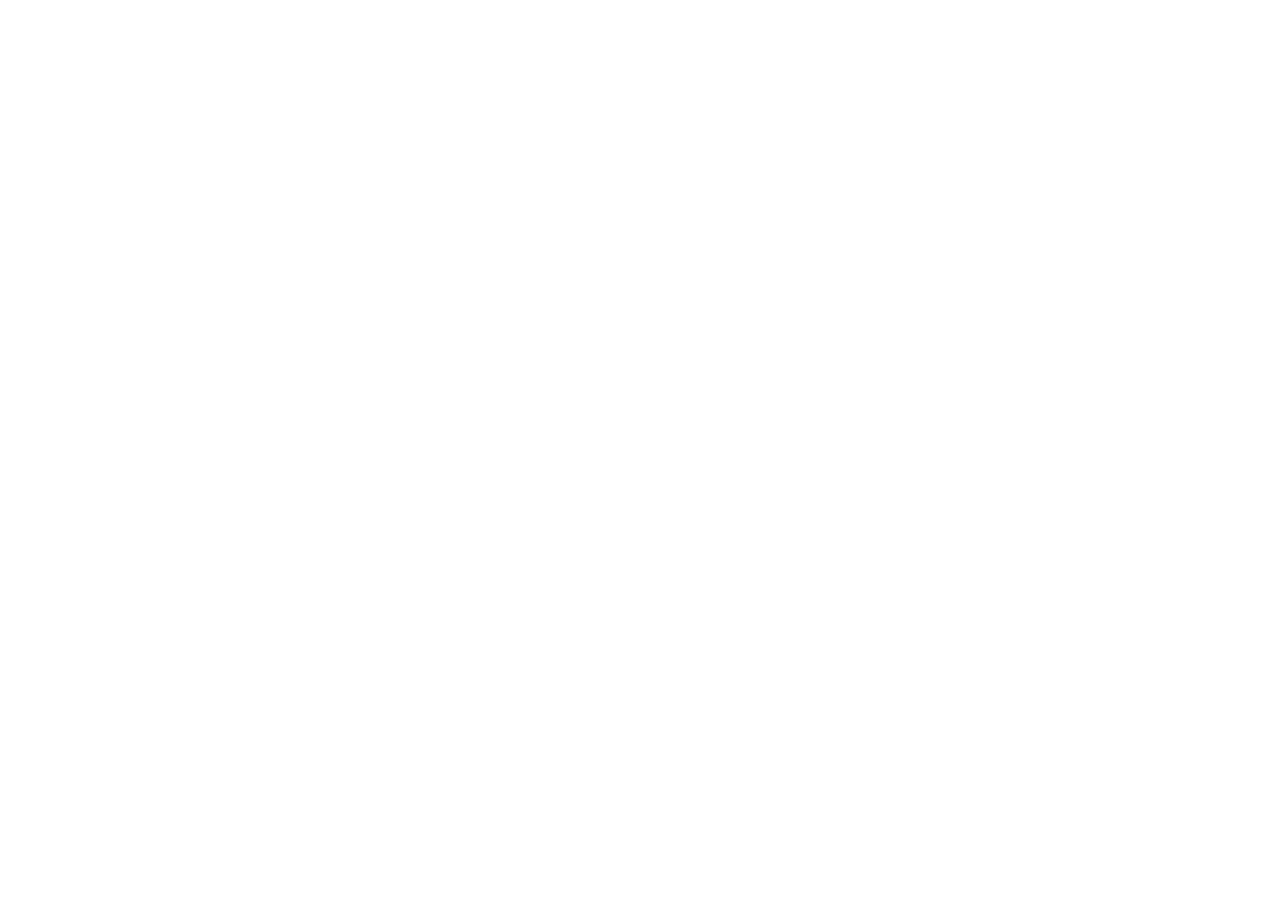
==== Html/index.html @ 41d98f6a "created my folders" ====
<!DOCTYPE html>
<html lang="en">
  <head>
    <meta charset="UTF-8" />
    <meta name="viewport" content="width=device-width, initial-scale=1.0" />
    <link rel="stylesheet" href="/CSS/index.css" />
    <title>Harakeh Travels</title>
  </head>
  <body></body>
</html>
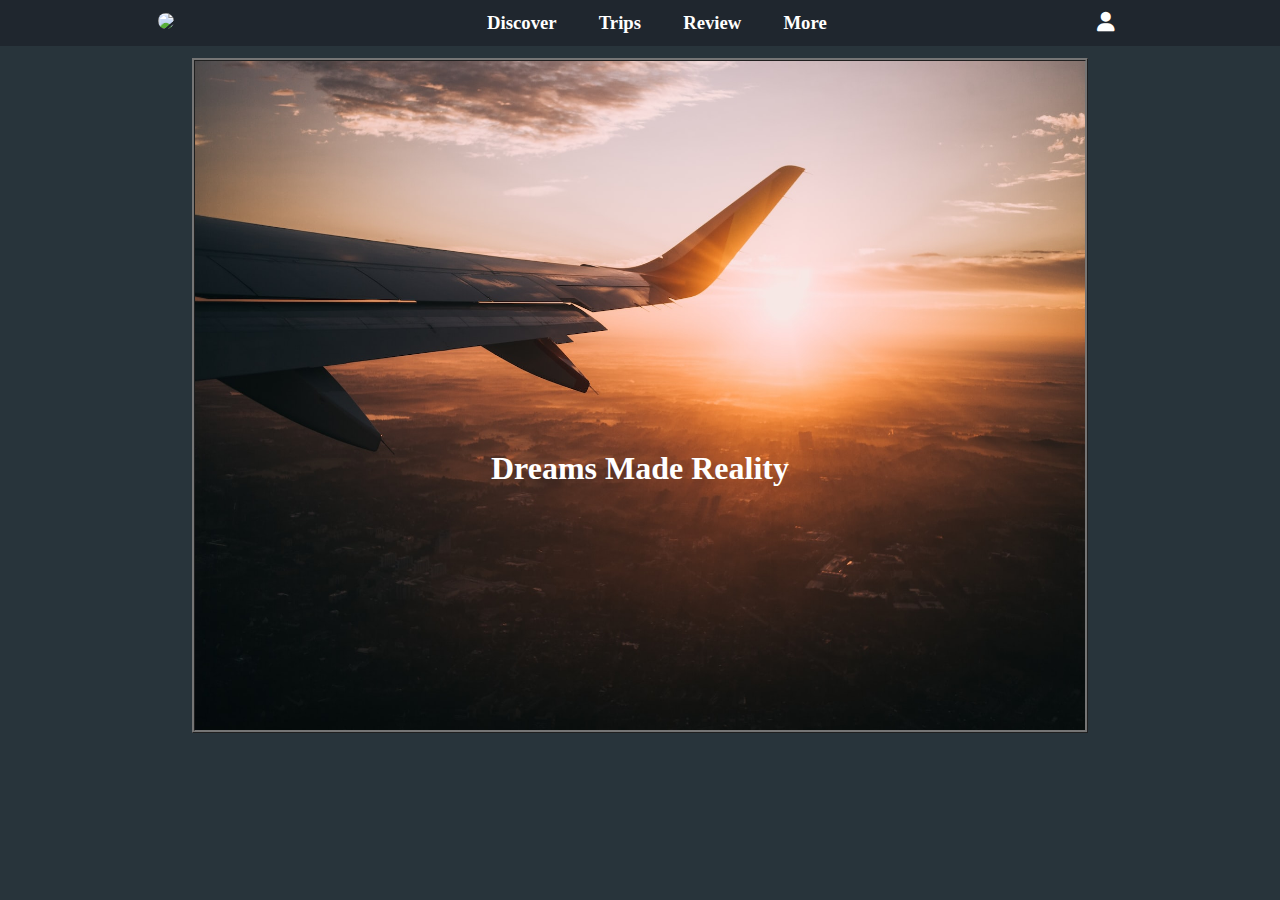
==== commit 98e82648: "added hero page and linked to profile" ====
--- a/Html/index.html
+++ b/Html/index.html
@@ -4,7 +4,36 @@
     <meta charset="UTF-8" />
     <meta name="viewport" content="width=device-width, initial-scale=1.0" />
     <link rel="stylesheet" href="/CSS/index.css" />
-    <title>Harakeh Travels</title>
+    <link
+      rel="stylesheet"
+      href="https://cdnjs.cloudflare.com/ajax/libs/font-awesome/6.0.0/css/all.min.css"
+      integrity="sha384-..."
+    />
+    <title>RoamAndGlow</title>
   </head>
-  <body></body>
+  <body>
+    <header>
+      <div class="logo-name">
+        <img src="/assets/Logo.jpg" />
+      </div>
+
+      <div class="header-items">
+        <h3>Discover</h3>
+        <h3>Trips</h3>
+        <h3>Review</h3>
+        <h3>More</h3>
+      </div>
+
+      <div class="profile">
+        <a href="profile.html"><i class="fa-solid fa-user"></i></a>
+      </div>
+    </header>
+
+    <div class="mainImage">
+      <img src="/assets/image.jpg" />
+      <div class="text-overlay">
+        <h1>Dreams Made Reality</h1>
+      </div>
+    </div>
+  </body>
 </html>
--- a/CSS/index.css
+++ b/CSS/index.css
@@ -0,0 +1,69 @@
+* {
+  margin: 0;
+  padding: 0;
+  box-sizing: border-box;
+  color: #ffffff;
+}
+body {
+  background-color: #28343b;
+}
+header {
+  padding: 5px;
+  display: flex;
+  width: 100%;
+  justify-content: space-around;
+  align-items: center;
+  background-color: #1f262e;
+  position: fixed;
+  z-index: 1000;
+}
+
+.header-items {
+  display: flex;
+  align-items: center;
+  gap: 30px;
+}
+
+.header-items h3 {
+  cursor: pointer;
+  padding: 1% 2%;
+}
+
+.profile {
+  display: flex;
+  justify-content: end;
+  align-items: center;
+  font-size: 20px;
+  cursor: pointer;
+  padding: 0.5%;
+}
+
+.logo-name img {
+  width: 50%;
+  height: auto;
+  border-radius: 8px;
+}
+
+.logo-name {
+  width: auto;
+}
+
+.mainImage img {
+  width: 70%;
+  height: 75vh;
+  border: 3px ridge #757575;
+}
+
+.mainImage {
+  display: flex;
+  align-items: center;
+  justify-content: center;
+  padding-top: 4.5%;
+}
+
+.text-overlay {
+  position: absolute;
+  top: 50%;
+  left: auto;
+  color: black;
+}
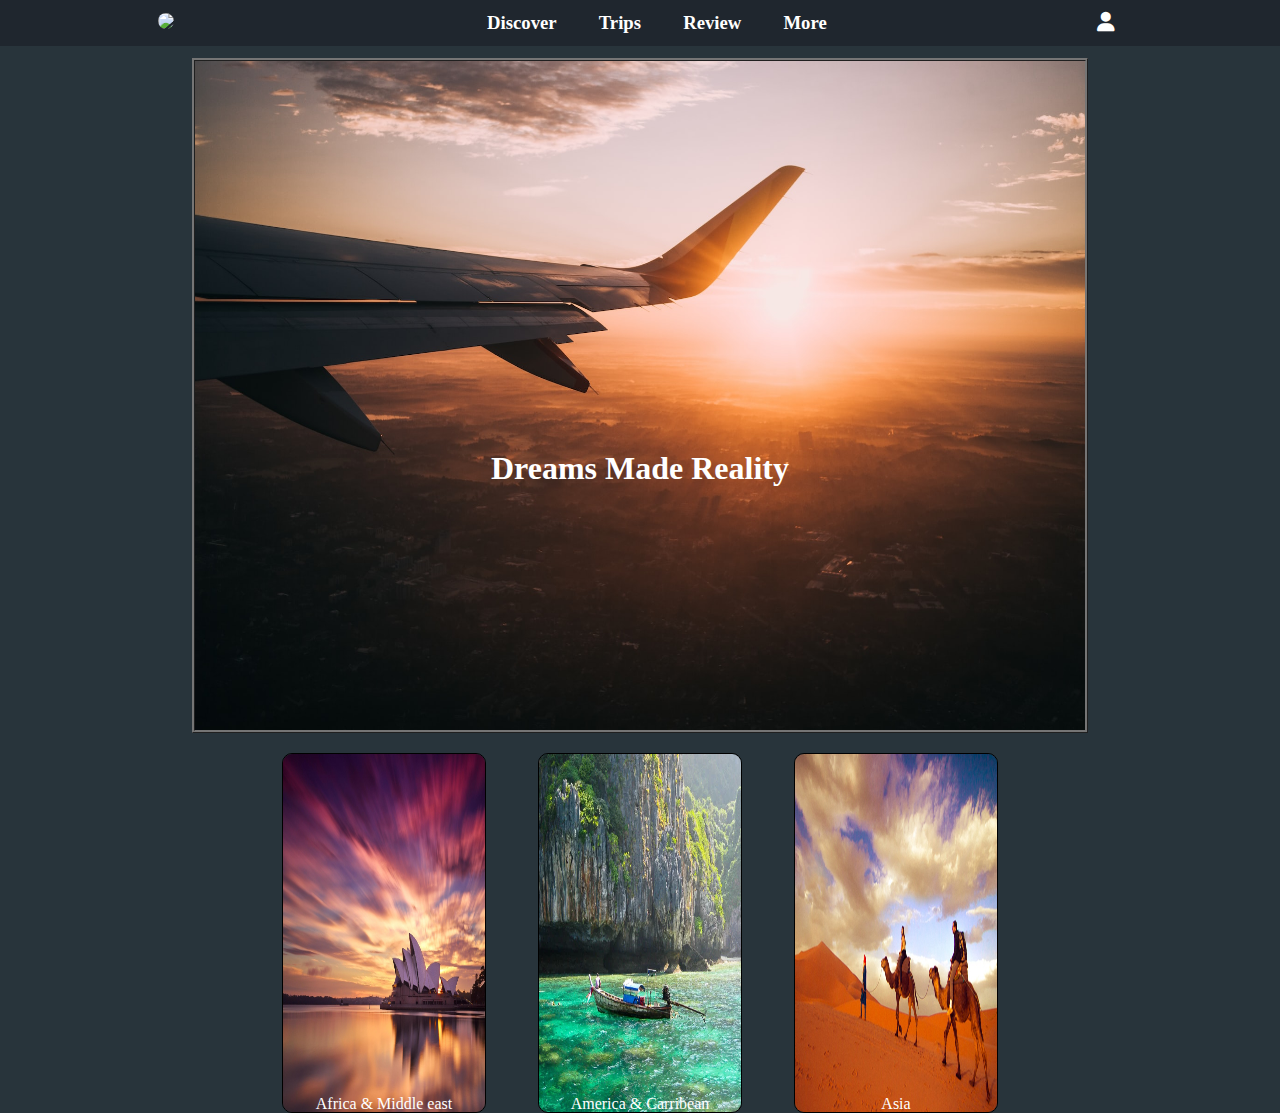
==== commit 302186e6: "added destinations to travel to" ====
--- a/Html/index.html
+++ b/Html/index.html
@@ -35,5 +35,22 @@
         <h1>Dreams Made Reality</h1>
       </div>
     </div>
+
+    <div class="destinations-wrapper">
+      <div class="destination-card">
+        <img src="/assets/Destination1.jpg" />
+        <p>Africa & Middle east</p>
+      </div>
+
+      <div class="destination-card">
+        <img src="/assets/Destination2.jpg" />
+        <p>America & Carribean</p>
+      </div>
+
+      <div class="destination-card">
+        <img src="/assets/Destination3.jpg" />
+        <p>Asia</p>
+      </div>
+    </div>
   </body>
 </html>
--- a/CSS/index.css
+++ b/CSS/index.css
@@ -67,3 +67,32 @@
   left: auto;
   color: black;
 }
+
+.destinations-wrapper {
+  display: flex;
+  justify-content: center;
+  align-items: center;
+  text-align: center;
+  width: 100%;
+}
+
+.destination-card {
+  display: flex;
+  justify-content: space-around;
+  align-items: end;
+  margin-top: 20px;
+
+  width: 20%;
+}
+
+.destination-card img {
+  width: 80%;
+  height: 40vh;
+  background-color: green;
+  border: 1px solid black;
+  border-radius: 10px;
+}
+
+.destination-card p {
+  position: absolute;
+}
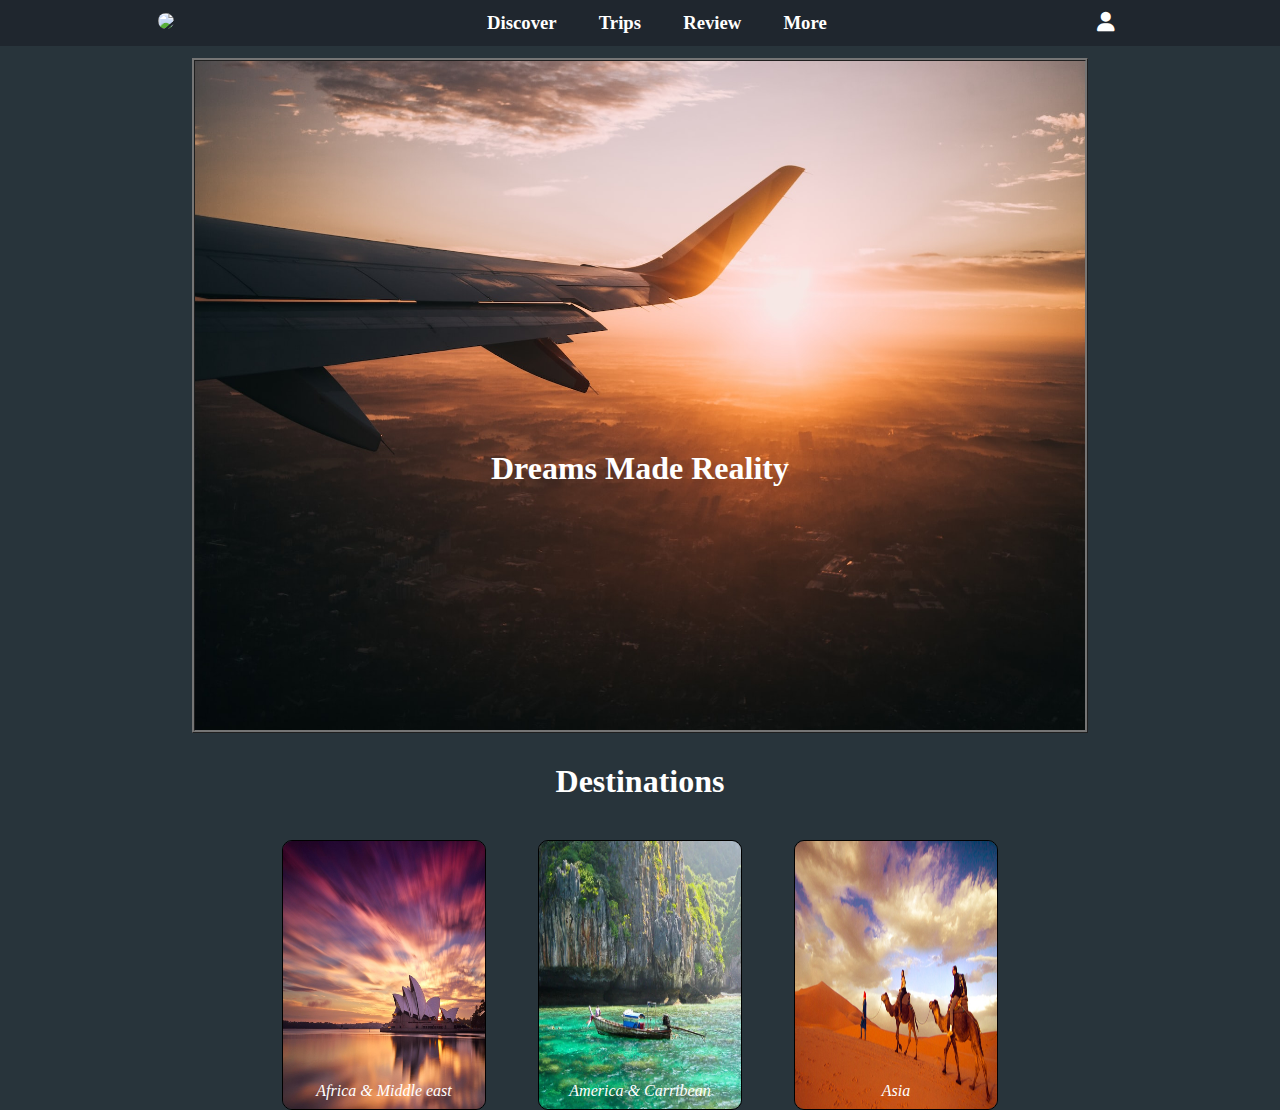
==== commit 9e14b454: "linked the profile to main page" ====
--- a/Html/index.html
+++ b/Html/index.html
@@ -14,7 +14,7 @@
   <body>
     <header>
       <div class="logo-name">
-        <img src="/assets/Logo.jpg" />
+        <a href="index.html"><img src="/assets/Logo.jpg" /></a>
       </div>
 
       <div class="header-items">
@@ -36,6 +36,10 @@
       </div>
     </div>
 
+    <div class="destination-title">
+      <h1>Destinations</h1>
+    </div>
+
     <div class="destinations-wrapper">
       <div class="destination-card">
         <img src="/assets/Destination1.jpg" />
--- a/CSS/index.css
+++ b/CSS/index.css
@@ -68,6 +68,12 @@
   color: black;
 }
 
+.destination-title {
+  text-align: center;
+  margin-top: 30px;
+  margin-bottom: 20px;
+}
+
 .destinations-wrapper {
   display: flex;
   justify-content: center;
@@ -87,7 +93,7 @@
 
 .destination-card img {
   width: 80%;
-  height: 40vh;
+  height: 30vh;
   background-color: green;
   border: 1px solid black;
   border-radius: 10px;
@@ -95,4 +101,6 @@
 
 .destination-card p {
   position: absolute;
+  padding-bottom: 10px;
+  font-style: italic;
 }
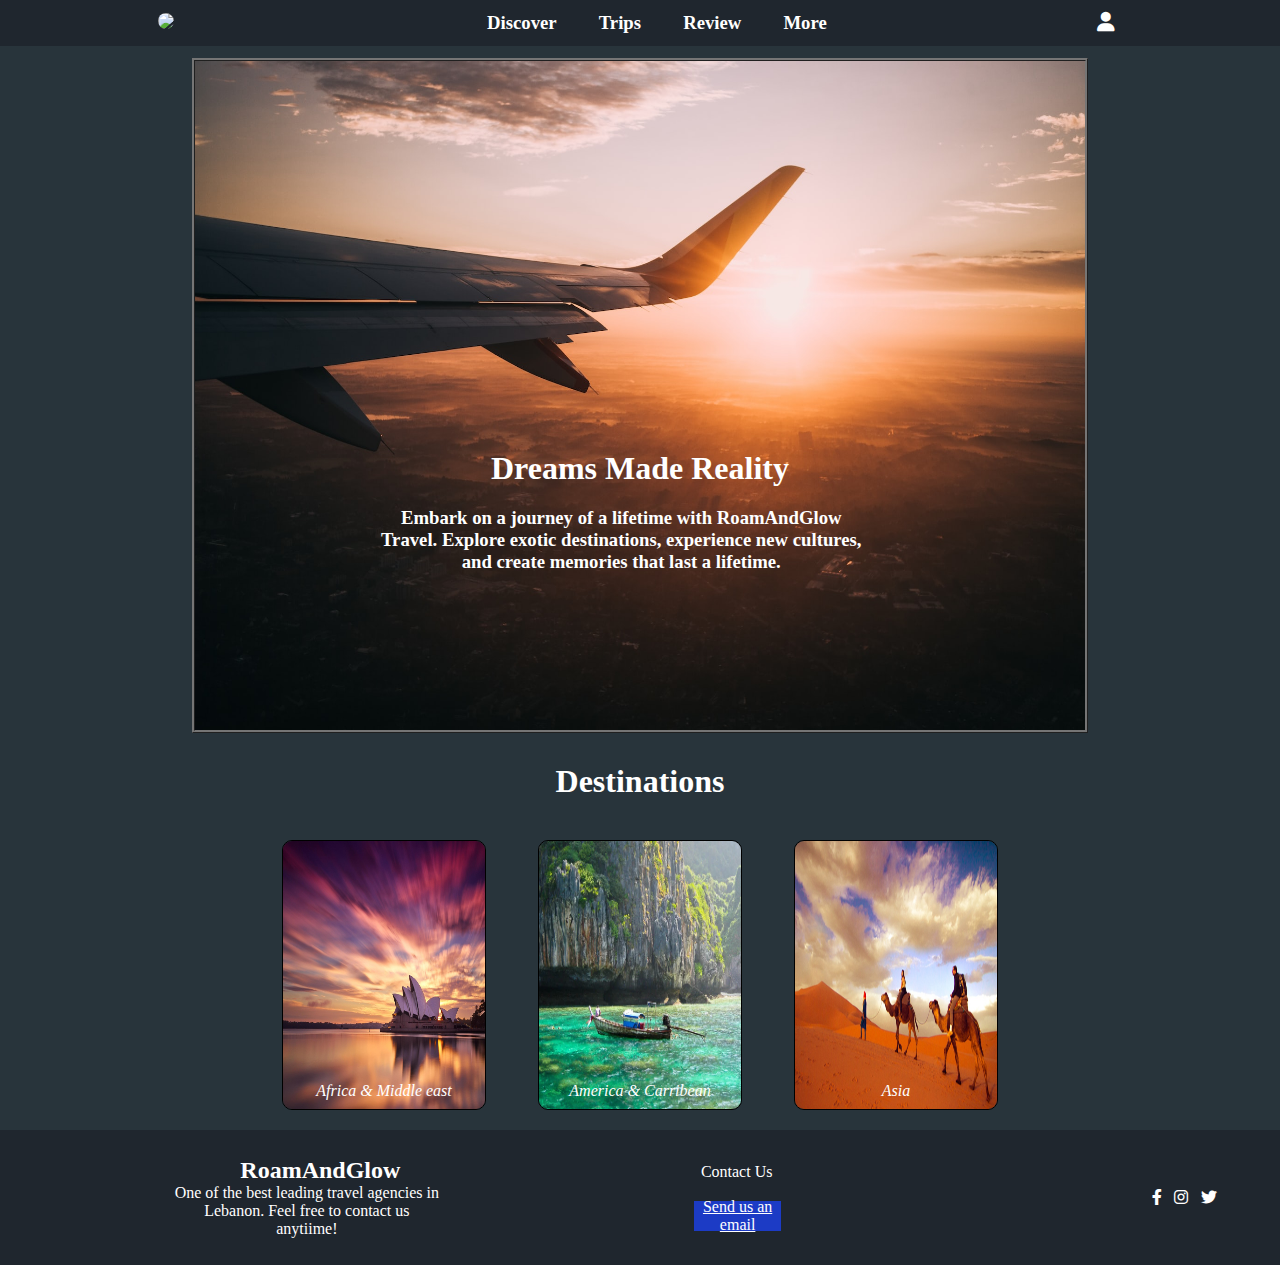
==== commit a4cabdad: "added header and footer for profile" ====
--- a/Html/index.html
+++ b/Html/index.html
@@ -33,6 +33,11 @@
       <img src="/assets/image.jpg" />
       <div class="text-overlay">
         <h1>Dreams Made Reality</h1>
+        <h3>
+          Embark on a journey of a lifetime with RoamAndGlow Travel. Explore
+          exotic destinations, experience new cultures, and create memories that
+          last a lifetime.
+        </h3>
       </div>
     </div>
 
@@ -56,5 +61,32 @@
         <p>Asia</p>
       </div>
     </div>
+
+    <footer>
+      <div class="footer-text">
+        <h2>RoamAndGlow</h2>
+        <div class="footer-text-paragraph">
+          <p>
+            One of the best leading travel agencies in Lebanon. Feel free to
+            contact us anytiime!
+          </p>
+        </div>
+      </div>
+
+      <div class="contact">
+        <div class="contact-us">
+          <p>Contact Us</p>
+        </div>
+        <div class="button">
+          <a href="#">Send us an email</a>
+        </div>
+      </div>
+
+      <div class="footer-fonts">
+        <i class="fa-brands fa-facebook-f"></i>
+        <i class="fa-brands fa-instagram"></i>
+        <i class="fa-brands fa-twitter"></i>
+      </div>
+    </footer>
   </body>
 </html>
--- a/CSS/index.css
+++ b/CSS/index.css
@@ -63,9 +63,15 @@
 
 .text-overlay {
   position: absolute;
+  text-align: center;
   top: 50%;
   left: auto;
   color: black;
+}
+.text-overlay h3 {
+  padding-top: 20px;
+  margin-left: 28.5%;
+  width: 40%;
 }
 
 .destination-title {
@@ -104,3 +110,51 @@
   padding-bottom: 10px;
   font-style: italic;
 }
+
+footer {
+  display: flex;
+  align-items: center;
+  text-align: center;
+  justify-content: space-evenly;
+  margin-top: 20px;
+  width: 100%;
+  height: 15vh;
+  background-color: #1f262e;
+}
+
+.footer-text {
+  display: flex;
+  flex-direction: column;
+}
+
+.footer-text-paragraph {
+  display: flex;
+  width: 50%;
+  margin-left: 22.5%;
+}
+
+.contact {
+  width: 15%;
+  margin-right: 20%;
+}
+
+.contact-us {
+  padding-bottom: 20px;
+}
+
+.footer-fonts {
+  display: flex;
+  justify-content: space-evenly;
+  width: 7%;
+}
+
+.button {
+  display: flex;
+  background-color: rgb(28, 59, 197);
+  width: 45%;
+  height: 30px;
+  margin-left: 28%;
+  align-items: center;
+  text-align: center;
+  justify-content: center;
+}
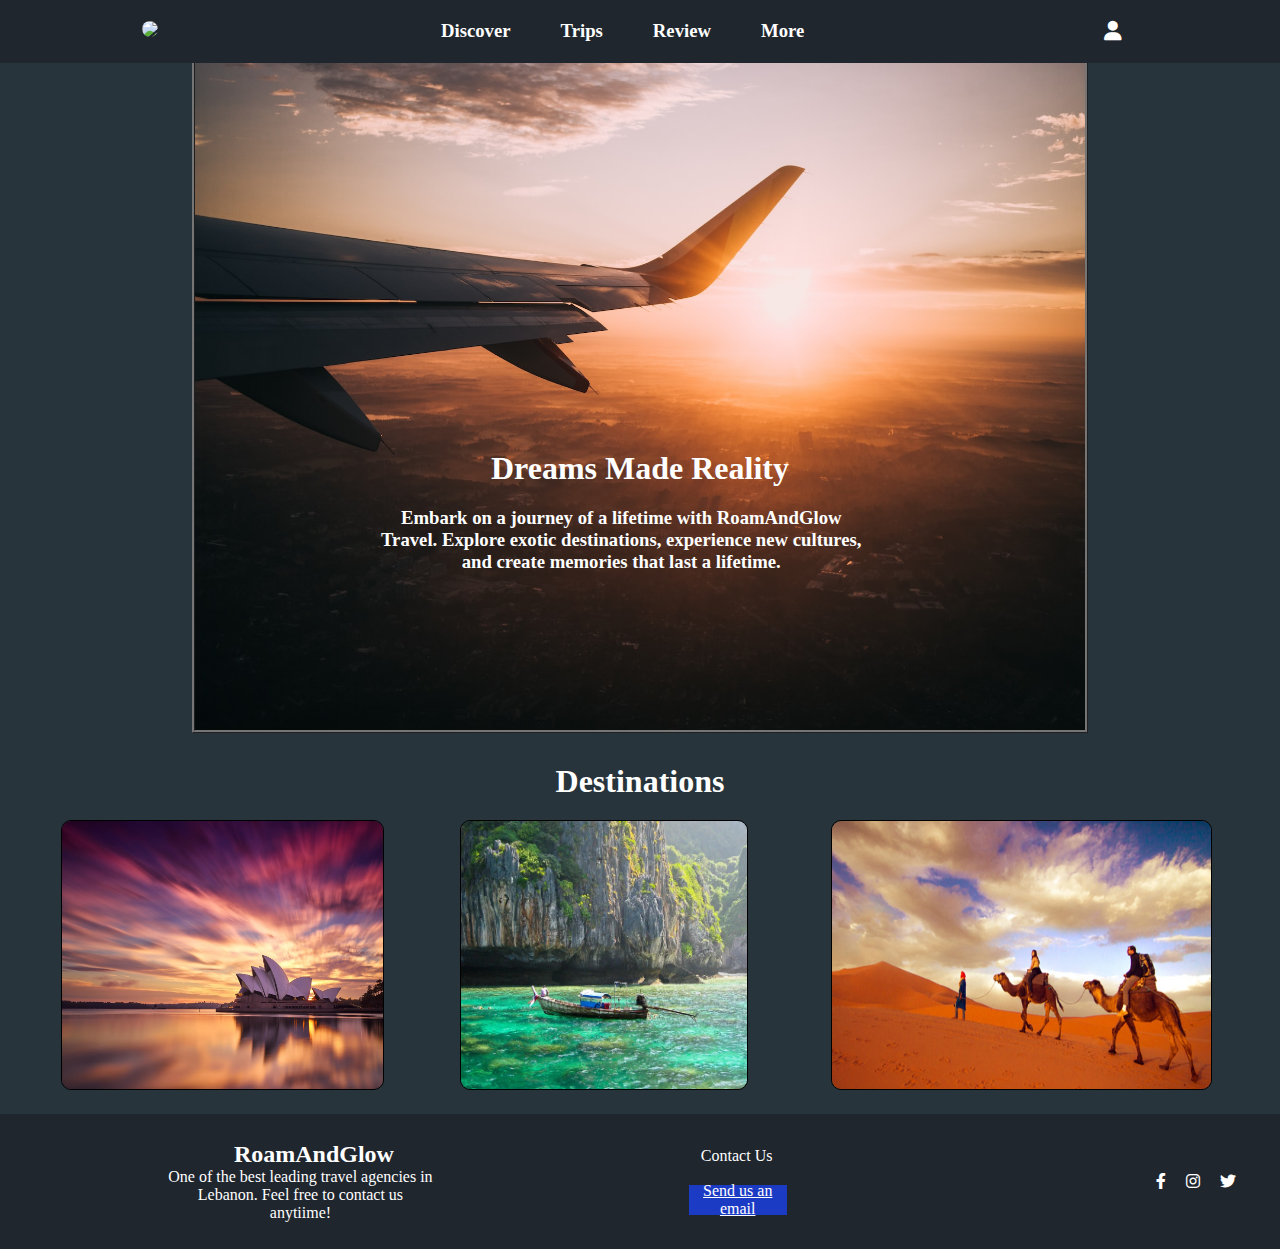
==== commit 479f19b8: "finished second page and added transitions" ====
--- a/Html/index.html
+++ b/Html/index.html
@@ -29,7 +29,7 @@
       </div>
     </header>
 
-    <div class="mainImage">
+    <digit sv class="mainImage">
       <img src="/assets/image.jpg" />
       <div class="text-overlay">
         <h1>Dreams Made Reality</h1>
@@ -39,7 +39,7 @@
           last a lifetime.
         </h3>
       </div>
-    </div>
+    </digit>
 
     <div class="destination-title">
       <h1>Destinations</h1>
@@ -47,17 +47,17 @@
 
     <div class="destinations-wrapper">
       <div class="destination-card">
-        <img src="/assets/Destination1.jpg" />
+        <a href="destinationOne.html"><img src="/assets/Destination1.jpg" /></a>
         <p>Africa & Middle east</p>
       </div>
 
       <div class="destination-card">
-        <img src="/assets/Destination2.jpg" />
+        <a href="destinationOne.html"><img src="/assets/Destination2.jpg" /></a>
         <p>America & Carribean</p>
       </div>
 
       <div class="destination-card">
-        <img src="/assets/Destination3.jpg" />
+        <a href="destinationOne.html"><img src="/assets/Destination3.jpg" /></a>
         <p>Asia</p>
       </div>
     </div>
--- a/CSS/index.css
+++ b/CSS/index.css
@@ -27,6 +27,14 @@
 .header-items h3 {
   cursor: pointer;
   padding: 1% 2%;
+}
+
+.header-items h3 {
+  padding: 10px;
+}
+
+.header-items h3:hover {
+  background-color: #097cff;
 }
 
 .profile {
@@ -89,26 +97,38 @@
 }
 
 .destination-card {
-  display: flex;
-  justify-content: space-around;
-  align-items: end;
-  margin-top: 20px;
-
-  width: 20%;
+  position: relative;
 }
 
 .destination-card img {
   width: 80%;
   height: 30vh;
-  background-color: green;
   border: 1px solid black;
   border-radius: 10px;
+  opacity: 1;
+  transition: opacity 0.5s ease;
+}
+.destination-card:hover img {
+  opacity: 0.2;
 }
 
 .destination-card p {
   position: absolute;
-  padding-bottom: 10px;
+  top: 50%;
+  left: 50%;
+  transform: translate(-50%, -50%);
+  text-align: center;
   font-style: italic;
+  opacity: 0;
+  transition: opacity 0.5s ease;
+}
+
+.destination-card:hover p {
+  opacity: 1;
+}
+
+i {
+  padding: 10px;
 }
 
 footer {
@@ -134,7 +154,7 @@
 }
 
 .contact {
-  width: 15%;
+  width: 17%;
   margin-right: 20%;
 }
 
